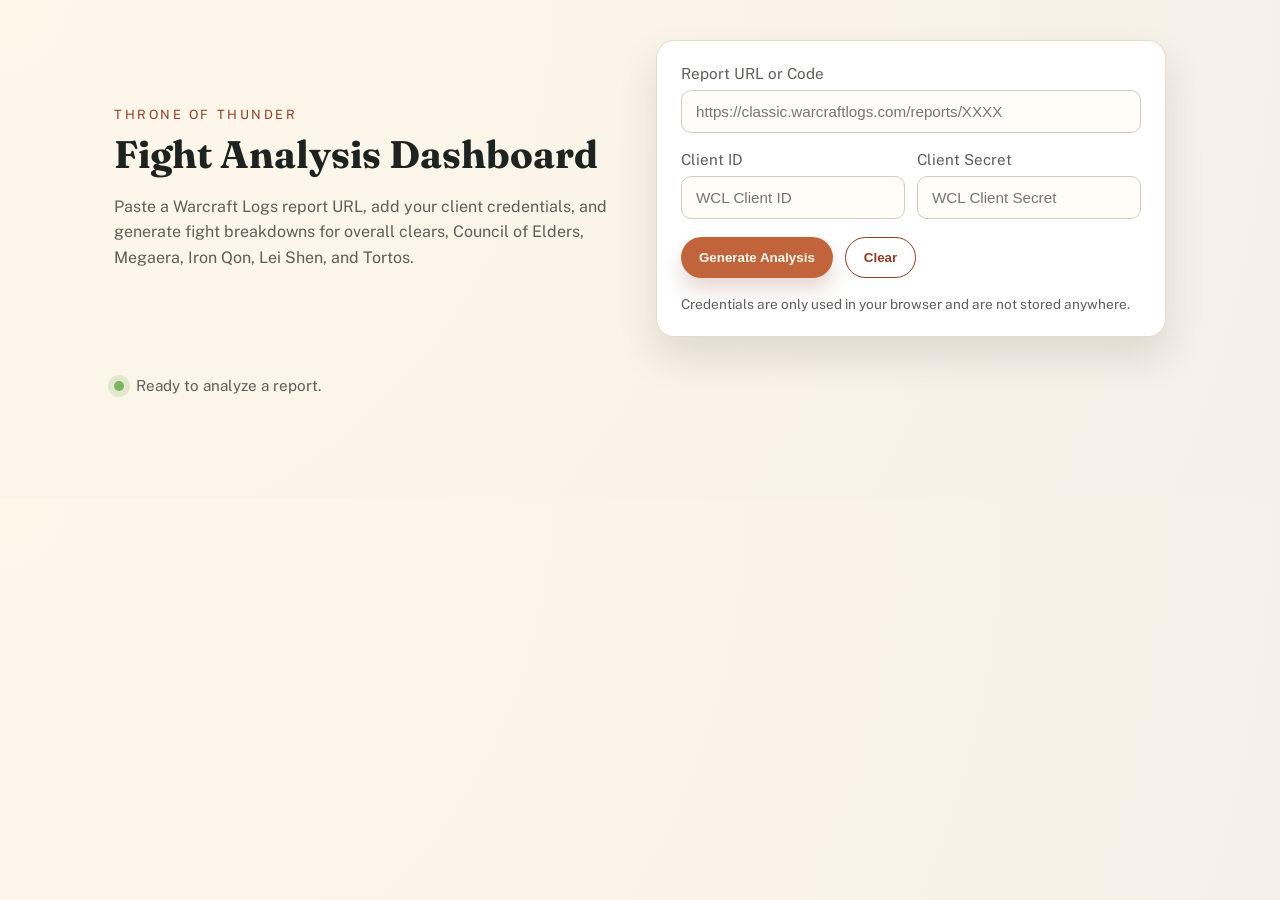
==== index.html @ 512318ce "Initial GitHub Pages site" ====
<!doctype html>
<html lang="en">
  <head>
    <meta charset="utf-8" />
    <meta name="viewport" content="width=device-width, initial-scale=1" />
    <title>ToT Fight Analysis</title>
    <link rel="preconnect" href="https://fonts.googleapis.com" />
    <link rel="preconnect" href="https://fonts.gstatic.com" crossorigin />
    <link href="https://fonts.googleapis.com/css2?family=Fraunces:opsz,wght@9..144,600;9..144,700&family=Public+Sans:wght@300;400;500;600&display=swap" rel="stylesheet" />
    <link rel="stylesheet" href="styles.css" />
  </head>
  <body>
    <div class="page">
      <header class="hero">
        <div class="hero-top">
          <p class="eyebrow">Throne of Thunder</p>
          <h1>Fight Analysis Dashboard</h1>
          <p class="lede">
            Paste a Warcraft Logs report URL, add your client credentials, and generate fight breakdowns
            for overall clears, Council of Elders, Megaera, Iron Qon, Lei Shen, and Tortos.
          </p>
        </div>
        <div class="hero-panel">
          <form id="analysis-form" class="form">
            <label class="field">
              <span>Report URL or Code</span>
              <input id="report-input" type="text" placeholder="https://classic.warcraftlogs.com/reports/XXXX" />
            </label>
            <div class="field-row">
              <label class="field">
                <span>Client ID</span>
                <input id="client-id" type="text" placeholder="WCL Client ID" />
              </label>
              <label class="field">
                <span>Client Secret</span>
                <input id="client-secret" type="password" placeholder="WCL Client Secret" />
              </label>
            </div>
            <div class="actions">
              <button id="run-btn" type="submit">Generate Analysis</button>
              <button id="clear-btn" type="button" class="ghost">Clear</button>
            </div>
            <p class="hint">
              Credentials are only used in your browser and are not stored anywhere.
            </p>
          </form>
        </div>
      </header>

      <main>
        <section class="status" id="status">
          <span class="status-dot"></span>
          <span id="status-text">Ready to analyze a report.</span>
        </section>

        <section class="results" id="results"></section>
      </main>
    </div>
    <script src="app.js"></script>
  </body>
</html>
---- styles.css ----
:root {
  color-scheme: light;
  --bg: #f5f1e8;
  --ink: #1d2321;
  --muted: #5b5f57;
  --accent: #c2643b;
  --accent-deep: #8d3e23;
  --panel: #ffffff;
  --panel-border: #e6dccb;
  --shadow: 0 20px 40px rgba(29, 35, 33, 0.12);
  --radius: 18px;
}

* {
  box-sizing: border-box;
}

body {
  margin: 0;
  font-family: "Public Sans", "Helvetica Neue", Arial, sans-serif;
  background: radial-gradient(circle at top left, #fff7ea, var(--bg));
  color: var(--ink);
}

.page {
  max-width: 1100px;
  margin: 0 auto;
  padding: 40px 24px 80px;
}

.hero {
  display: grid;
  gap: 32px;
  grid-template-columns: repeat(auto-fit, minmax(260px, 1fr));
  align-items: center;
  margin-bottom: 40px;
}

.hero-top h1 {
  font-family: "Fraunces", "Georgia", serif;
  font-size: clamp(2.2rem, 3vw, 3.4rem);
  margin: 0.5rem 0 1rem;
}

.eyebrow {
  font-size: 0.8rem;
  letter-spacing: 0.2em;
  text-transform: uppercase;
  color: var(--accent-deep);
  margin: 0;
}

.lede {
  color: var(--muted);
  line-height: 1.6;
  margin: 0;
}

.hero-panel {
  background: var(--panel);
  border: 1px solid var(--panel-border);
  border-radius: var(--radius);
  box-shadow: var(--shadow);
  padding: 24px;
}

.form {
  display: grid;
  gap: 18px;
}

.field {
  display: grid;
  gap: 8px;
  font-size: 0.95rem;
}

.field span {
  color: var(--muted);
}

.field-row {
  display: grid;
  gap: 12px;
  grid-template-columns: repeat(auto-fit, minmax(200px, 1fr));
}

input {
  padding: 12px 14px;
  border-radius: 10px;
  border: 1px solid #d6cbb8;
  font-size: 0.95rem;
  background: #fffdf8;
}

input:focus {
  outline: 2px solid rgba(194, 100, 59, 0.3);
  border-color: var(--accent);
}

.actions {
  display: flex;
  gap: 12px;
  flex-wrap: wrap;
}

button {
  padding: 12px 18px;
  border-radius: 999px;
  border: none;
  background: var(--accent);
  color: #fffaf0;
  font-weight: 600;
  cursor: pointer;
  transition: transform 0.2s ease, box-shadow 0.2s ease;
  box-shadow: 0 12px 20px rgba(141, 62, 35, 0.2);
}

button:hover {
  transform: translateY(-1px);
  box-shadow: 0 14px 24px rgba(141, 62, 35, 0.25);
}

button.ghost {
  background: transparent;
  color: var(--accent-deep);
  border: 1px solid var(--accent-deep);
  box-shadow: none;
}

.hint {
  font-size: 0.85rem;
  color: var(--muted);
  margin: 0;
}

.status {
  display: flex;
  align-items: center;
  gap: 12px;
  font-size: 0.95rem;
  color: var(--muted);
  margin-bottom: 24px;
}

.status-dot {
  width: 10px;
  height: 10px;
  border-radius: 50%;
  background: #7bb661;
  box-shadow: 0 0 0 6px rgba(123, 182, 97, 0.2);
}

.results {
  display: grid;
  gap: 20px;
}

.card {
  background: var(--panel);
  border: 1px solid var(--panel-border);
  border-radius: var(--radius);
  padding: 22px;
  box-shadow: var(--shadow);
}

.card h2 {
  font-family: "Fraunces", "Georgia", serif;
  margin: 0 0 8px;
  font-size: 1.6rem;
}

.card p {
  margin: 0 0 16px;
  color: var(--muted);
}

pre {
  background: #111412;
  color: #f7f2e7;
  padding: 16px;
  border-radius: 12px;
  overflow-x: auto;
  font-size: 0.9rem;
  line-height: 1.5;
}

@media (max-width: 720px) {
  .page {
    padding: 28px 18px 60px;
  }

  button {
    width: 100%;
    justify-content: center;
  }
}
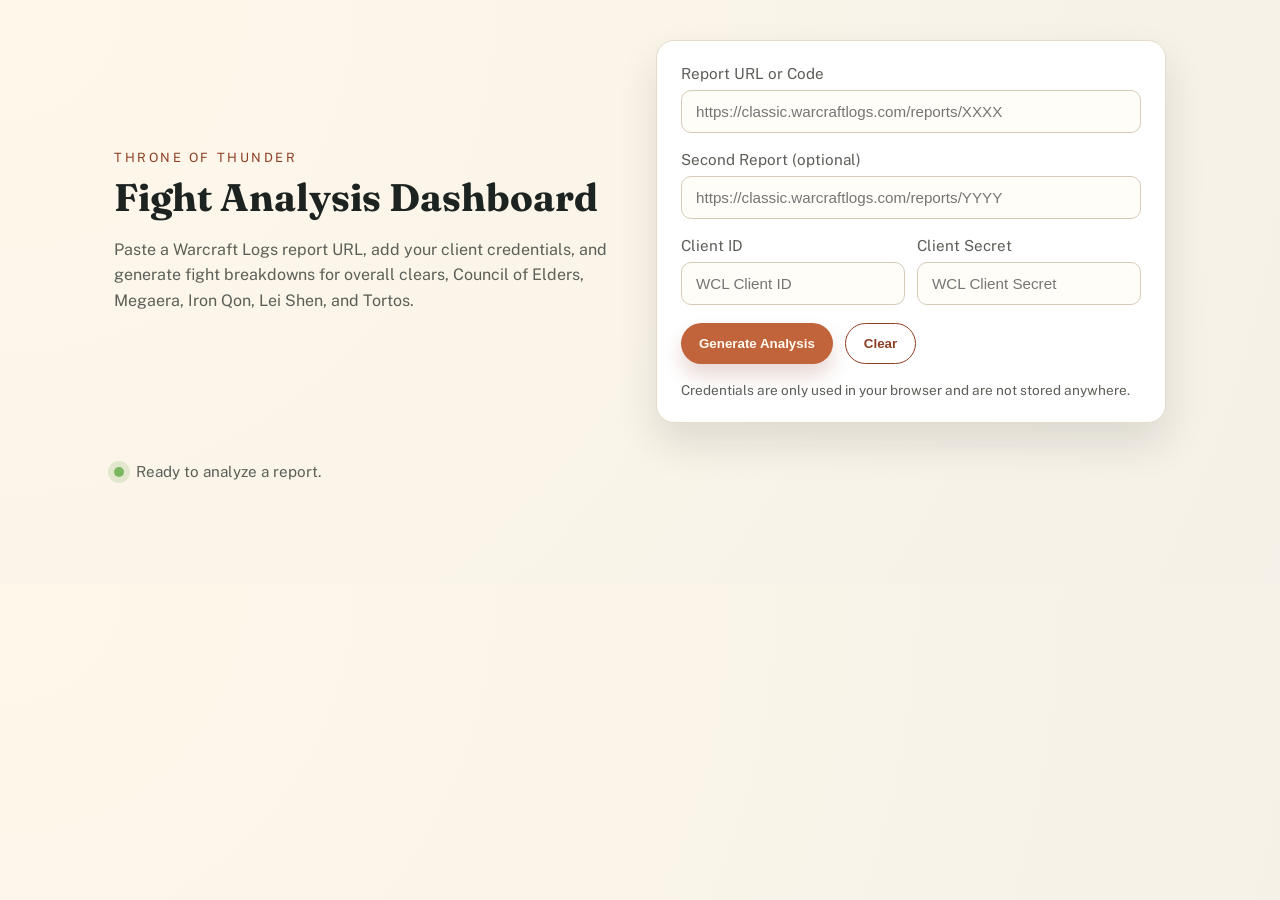
==== commit 5444a2b4: "Add side-by-side comparison for two reports" ====
--- a/index.html
+++ b/index.html
@@ -25,6 +25,10 @@
             <label class="field">
               <span>Report URL or Code</span>
               <input id="report-input" type="text" placeholder="https://classic.warcraftlogs.com/reports/XXXX" />
+            </label>
+            <label class="field">
+              <span>Second Report (optional)</span>
+              <input id="report-input-2" type="text" placeholder="https://classic.warcraftlogs.com/reports/YYYY" />
             </label>
             <div class="field-row">
               <label class="field">
@@ -56,6 +60,6 @@
         <section class="results" id="results"></section>
       </main>
     </div>
-    <script src="app.js"></script>
+    <script src="app.js?v=20260215-1"></script>
   </body>
 </html>
--- a/styles.css
+++ b/styles.css
@@ -156,6 +156,18 @@
   gap: 20px;
 }
 
+.compare {
+  display: grid;
+  gap: 24px;
+}
+
+.compare-row {
+  display: grid;
+  grid-template-columns: repeat(auto-fit, minmax(280px, 1fr));
+  gap: 20px;
+  align-items: start;
+}
+
 .card {
   background: var(--panel);
   border: 1px solid var(--panel-border);
@@ -173,6 +185,72 @@
 .card p {
   margin: 0 0 16px;
   color: var(--muted);
+}
+
+.subhead {
+  font-size: 1rem;
+  margin: 18px 0 10px;
+  color: var(--accent-deep);
+  text-transform: uppercase;
+  letter-spacing: 0.12em;
+}
+
+.note {
+  margin: 10px 0 0;
+  color: var(--muted);
+  font-size: 0.95rem;
+}
+
+.data-table {
+  width: 100%;
+  border-collapse: collapse;
+  margin: 8px 0 12px;
+  font-size: 0.95rem;
+}
+
+.data-table th,
+.data-table td {
+  text-align: left;
+  padding: 10px 12px;
+  border-bottom: 1px solid var(--panel-border);
+}
+
+.data-table th {
+  color: var(--accent-deep);
+  font-weight: 600;
+  font-size: 0.85rem;
+  letter-spacing: 0.08em;
+  text-transform: uppercase;
+}
+
+.data-table th.sortable {
+  cursor: pointer;
+  position: relative;
+  padding-right: 28px;
+}
+
+.data-table th.sortable::after {
+  content: "↕";
+  position: absolute;
+  right: 10px;
+  top: 50%;
+  transform: translateY(-50%);
+  font-size: 0.8rem;
+  color: #b08a73;
+}
+
+.data-table th.sortable[aria-sort="ascending"]::after {
+  content: "↑";
+  color: var(--accent-deep);
+}
+
+.data-table th.sortable[aria-sort="descending"]::after {
+  content: "↓";
+  color: var(--accent-deep);
+}
+
+.data-table tbody tr:nth-child(even) {
+  background: #fbf6ec;
 }
 
 pre {
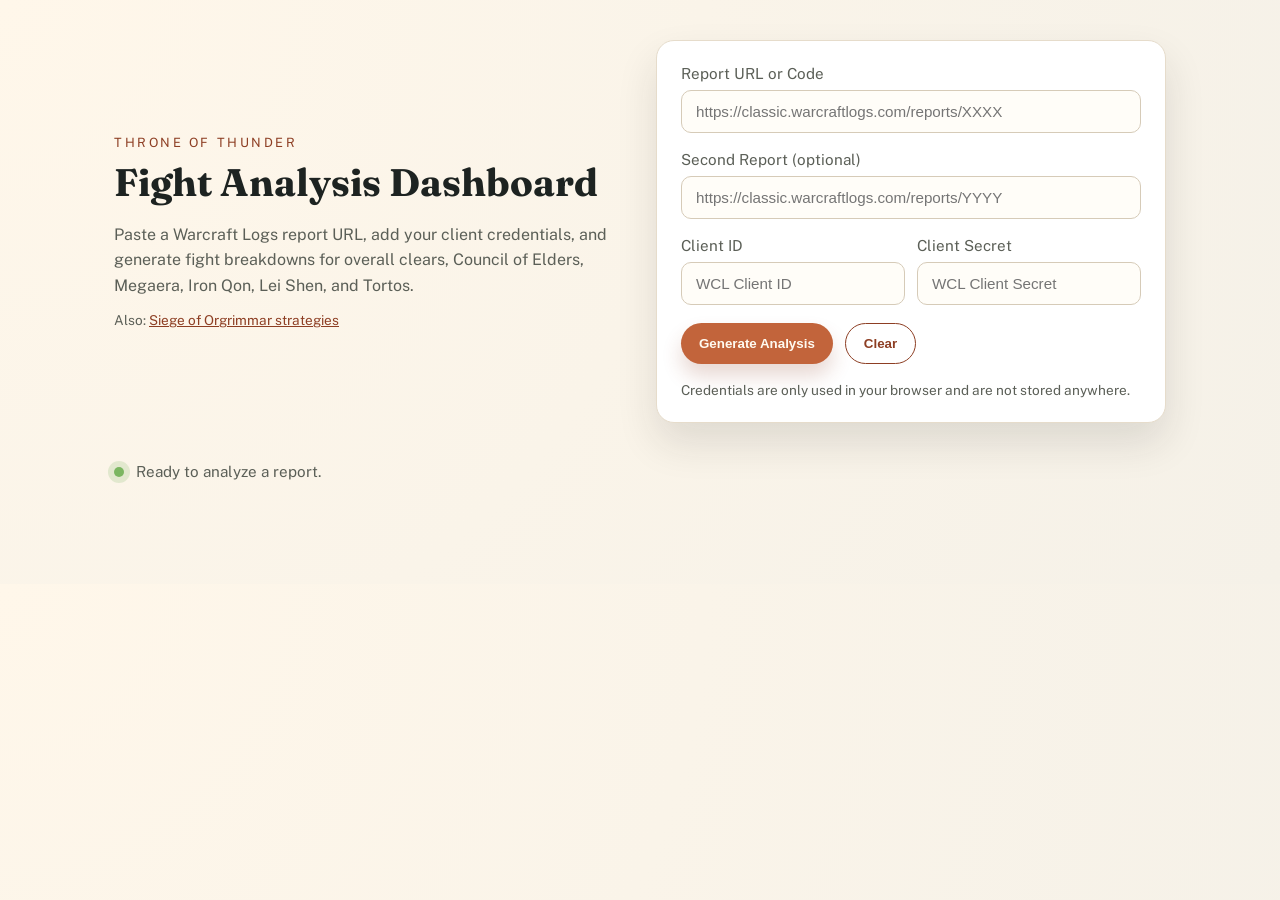
==== commit 43058176: "Add Siege of Orgrimmar strategy page" ====
--- a/index.html
+++ b/index.html
@@ -18,6 +18,9 @@
           <p class="lede">
             Paste a Warcraft Logs report URL, add your client credentials, and generate fight breakdowns
             for overall clears, Council of Elders, Megaera, Iron Qon, Lei Shen, and Tortos.
+          </p>
+          <p class="hint" style="margin-top: 14px">
+            Also: <a href="soo-strats.html">Siege of Orgrimmar strategies</a>
           </p>
         </div>
         <div class="hero-panel">
--- a/styles.css
+++ b/styles.css
@@ -22,6 +22,14 @@
   color: var(--ink);
 }
 
+a {
+  color: var(--accent-deep);
+}
+
+a:hover {
+  color: var(--accent);
+}
+
 .page {
   max-width: 1100px;
   margin: 0 auto;
@@ -187,6 +195,52 @@
   color: var(--muted);
 }
 
+.prose {
+  color: var(--muted);
+  line-height: 1.65;
+}
+
+.prose h1,
+.prose h2,
+.prose h3 {
+  color: var(--ink);
+}
+
+.prose h1 {
+  font-family: "Fraunces", "Georgia", serif;
+  font-size: 2rem;
+  margin: 0 0 12px;
+}
+
+.prose h2 {
+  font-family: "Fraunces", "Georgia", serif;
+  font-size: 1.5rem;
+  margin: 22px 0 10px;
+}
+
+.prose h3 {
+  font-size: 1.05rem;
+  margin: 18px 0 8px;
+  color: var(--accent-deep);
+  text-transform: uppercase;
+  letter-spacing: 0.12em;
+}
+
+.prose code {
+  font-family: ui-monospace, SFMono-Regular, Menlo, Monaco, Consolas, "Liberation Mono", "Courier New", monospace;
+  font-size: 0.95em;
+}
+
+.prose ul,
+.prose ol {
+  margin: 0 0 16px;
+  padding-left: 20px;
+}
+
+.prose li {
+  margin: 6px 0;
+}
+
 .subhead {
   font-size: 1rem;
   margin: 18px 0 10px;
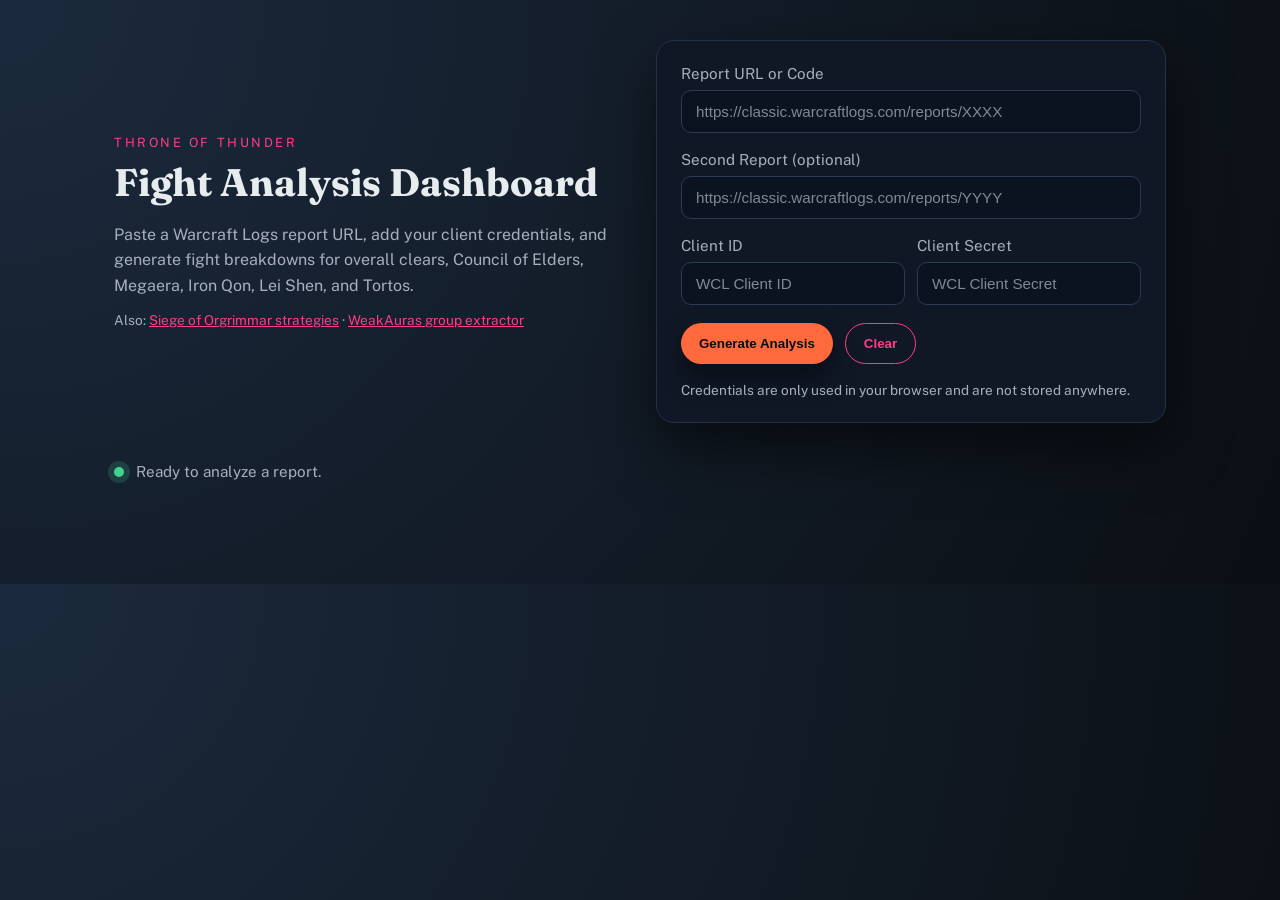
==== commit 1015a6ec: "Add WeakAuras group extractor page" ====
--- a/index.html
+++ b/index.html
@@ -21,6 +21,7 @@
           </p>
           <p class="hint" style="margin-top: 14px">
             Also: <a href="soo-strats.html">Siege of Orgrimmar strategies</a>
+            · <a href="weakaura-slicer.html">WeakAuras group extractor</a>
           </p>
         </div>
         <div class="hero-panel">
--- a/styles.css
+++ b/styles.css
@@ -1,13 +1,13 @@
 :root {
-  color-scheme: light;
-  --bg: #f5f1e8;
-  --ink: #1d2321;
-  --muted: #5b5f57;
-  --accent: #c2643b;
-  --accent-deep: #8d3e23;
-  --panel: #ffffff;
-  --panel-border: #e6dccb;
-  --shadow: 0 20px 40px rgba(29, 35, 33, 0.12);
+  color-scheme: dark;
+  --bg: #0b0f14;
+  --ink: #e7ecef;
+  --muted: #a7b0bb;
+  --accent: #ff6a3d;
+  --accent-deep: #ff3d85;
+  --panel: #101826;
+  --panel-border: #233247;
+  --shadow: 0 24px 60px rgba(0, 0, 0, 0.55);
   --radius: 18px;
 }
 
@@ -18,7 +18,7 @@
 body {
   margin: 0;
   font-family: "Public Sans", "Helvetica Neue", Arial, sans-serif;
-  background: radial-gradient(circle at top left, #fff7ea, var(--bg));
+  background: radial-gradient(circle at top left, #1b2a3d, var(--bg));
   color: var(--ink);
 }
 
@@ -96,13 +96,104 @@
 input {
   padding: 12px 14px;
   border-radius: 10px;
-  border: 1px solid #d6cbb8;
-  font-size: 0.95rem;
-  background: #fffdf8;
+  border: 1px solid #2b3b52;
+  font-size: 0.95rem;
+  background: #0c1320;
+  color: var(--ink);
+}
+
+textarea.wa-textarea {
+  padding: 12px 14px;
+  border-radius: 10px;
+  border: 1px solid #2b3b52;
+  font-size: 0.95rem;
+  background: #0c1320;
+  color: var(--ink);
+  resize: vertical;
+  font-family: ui-monospace, SFMono-Regular, Menlo, Monaco, Consolas, "Liberation Mono", "Courier New", monospace;
+  line-height: 1.4;
+}
+
+.wa-options {
+  display: grid;
+  gap: 10px;
+  padding-top: 8px;
+}
+
+.wa-check {
+  display: flex;
+  align-items: center;
+  gap: 10px;
+  color: var(--muted);
+  font-size: 0.95rem;
+}
+
+.wa-check input {
+  width: 18px;
+  height: 18px;
+}
+
+.wa-toolbar {
+  display: grid;
+  gap: 12px;
+  grid-template-columns: 1fr auto;
+  align-items: center;
+  margin-bottom: 12px;
+}
+
+.wa-list {
+  border: 1px solid var(--panel-border);
+  border-radius: 14px;
+  background: rgba(255, 255, 255, 0.02);
+  overflow: auto;
+  max-height: 520px;
+}
+
+.wa-row {
+  display: grid;
+  grid-template-columns: 20px 1fr;
+  gap: 12px;
+  padding: 10px 12px;
+  border-bottom: 1px solid rgba(35, 50, 71, 0.7);
+}
+
+.wa-row:last-child {
+  border-bottom: none;
+}
+
+.wa-row label {
+  display: block;
+  cursor: pointer;
+}
+
+.wa-row .wa-name {
+  color: var(--ink);
+  font-weight: 550;
+}
+
+.wa-row .wa-meta {
+  margin-top: 4px;
+  color: var(--muted);
+  font-size: 0.85rem;
+}
+
+.wa-indent {
+  display: inline-block;
+  width: 0;
+}
+
+@media (max-width: 720px) {
+  .wa-toolbar {
+    grid-template-columns: 1fr;
+  }
+}
+
+input::placeholder {
+  color: rgba(167, 176, 187, 0.75);
 }
 
 input:focus {
-  outline: 2px solid rgba(194, 100, 59, 0.3);
+  outline: 2px solid rgba(255, 106, 61, 0.25);
   border-color: var(--accent);
 }
 
@@ -117,16 +208,16 @@
   border-radius: 999px;
   border: none;
   background: var(--accent);
-  color: #fffaf0;
+  color: #0b0f14;
   font-weight: 600;
   cursor: pointer;
   transition: transform 0.2s ease, box-shadow 0.2s ease;
-  box-shadow: 0 12px 20px rgba(141, 62, 35, 0.2);
+  box-shadow: 0 14px 28px rgba(0, 0, 0, 0.45);
 }
 
 button:hover {
   transform: translateY(-1px);
-  box-shadow: 0 14px 24px rgba(141, 62, 35, 0.25);
+  box-shadow: 0 16px 34px rgba(0, 0, 0, 0.55);
 }
 
 button.ghost {
@@ -155,8 +246,8 @@
   width: 10px;
   height: 10px;
   border-radius: 50%;
-  background: #7bb661;
-  box-shadow: 0 0 0 6px rgba(123, 182, 97, 0.2);
+  background: #42d392;
+  box-shadow: 0 0 0 6px rgba(66, 211, 146, 0.18);
 }
 
 .results {
@@ -229,6 +320,16 @@
 .prose code {
   font-family: ui-monospace, SFMono-Regular, Menlo, Monaco, Consolas, "Liberation Mono", "Courier New", monospace;
   font-size: 0.95em;
+  font-weight: 650;
+  color: #ffd2e7;
+  background: rgba(255, 61, 133, 0.12);
+  border: 1px solid rgba(255, 61, 133, 0.25);
+  padding: 0.08em 0.35em;
+  border-radius: 8px;
+}
+
+.prose strong {
+  color: var(--ink);
 }
 
 .prose ul,
@@ -239,6 +340,62 @@
 
 .prose li {
   margin: 6px 0;
+}
+
+.prose details.boss {
+  border: 1px solid var(--panel-border);
+  border-radius: 14px;
+  background: rgba(255, 255, 255, 0.02);
+  margin: 14px 0;
+  overflow: clip;
+}
+
+.prose details.boss > summary {
+  list-style: none;
+  cursor: pointer;
+  padding: 14px 16px;
+  font-family: "Fraunces", "Georgia", serif;
+  font-size: 1.35rem;
+  color: var(--ink);
+  display: flex;
+  align-items: center;
+  justify-content: space-between;
+  gap: 12px;
+}
+
+.prose .boss-title {
+  flex: 1;
+}
+
+.prose .heroic-marker {
+  color: var(--ink);
+}
+
+.prose .heroic-skull {
+  color: var(--accent-deep);
+  font-weight: 800;
+}
+
+.prose details.boss > summary::-webkit-details-marker {
+  display: none;
+}
+
+.prose details.boss > summary::after {
+  content: "▾";
+  color: var(--accent-deep);
+  font-size: 1.1rem;
+}
+
+.prose details.boss[open] > summary::after {
+  content: "▴";
+}
+
+.prose .boss-body {
+  padding: 0 16px 14px;
+}
+
+.prose details.boss[open] > summary {
+  border-bottom: 1px solid var(--panel-border);
 }
 
 .subhead {
@@ -290,7 +447,7 @@
   top: 50%;
   transform: translateY(-50%);
   font-size: 0.8rem;
-  color: #b08a73;
+  color: rgba(255, 255, 255, 0.28);
 }
 
 .data-table th.sortable[aria-sort="ascending"]::after {
@@ -304,12 +461,12 @@
 }
 
 .data-table tbody tr:nth-child(even) {
-  background: #fbf6ec;
+  background: rgba(255, 255, 255, 0.03);
 }
 
 pre {
-  background: #111412;
-  color: #f7f2e7;
+  background: #070a10;
+  color: #e7ecef;
   padding: 16px;
   border-radius: 12px;
   overflow-x: auto;
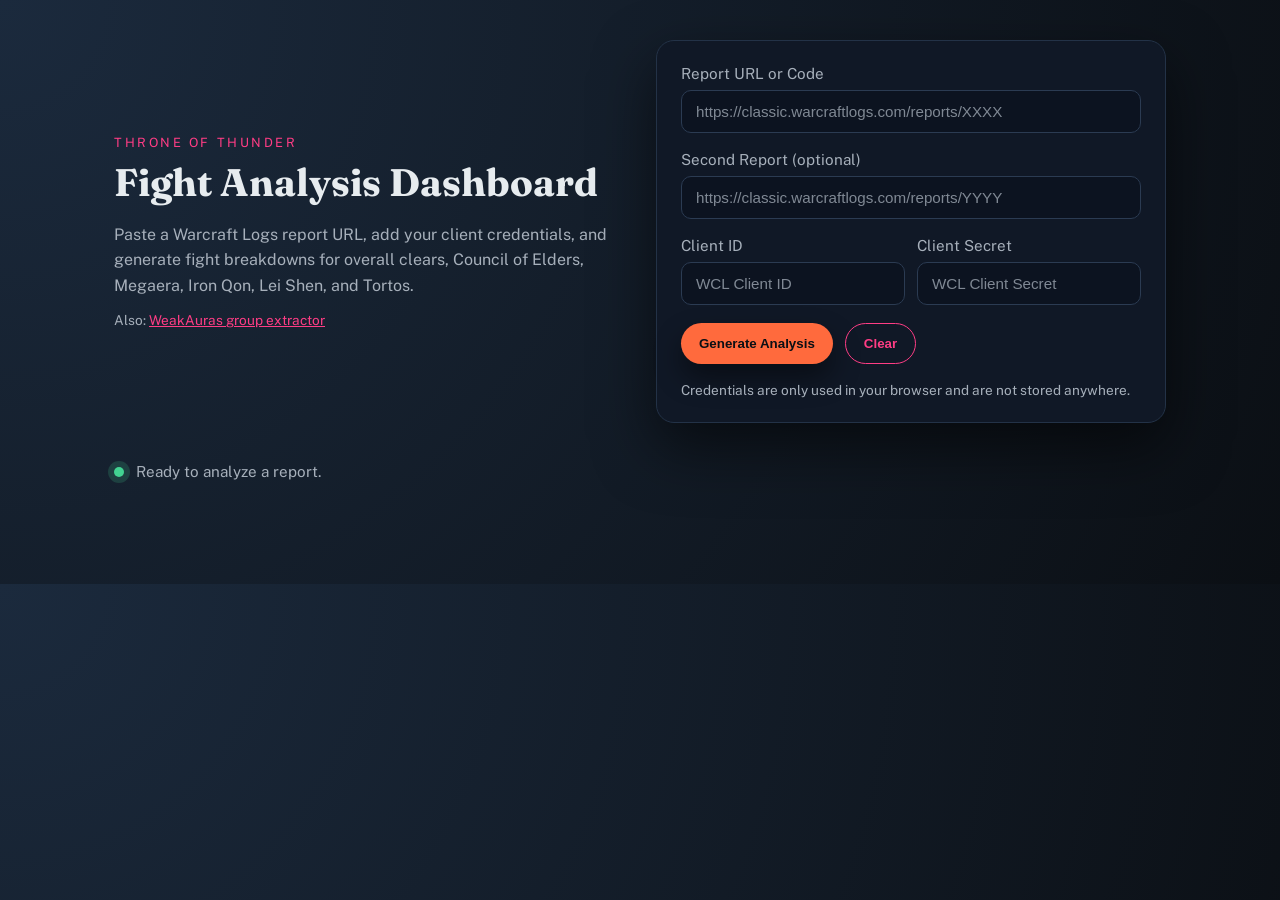
==== commit 8666f498: "Remove SoO link from main page" ====
--- a/index.html
+++ b/index.html
@@ -20,8 +20,7 @@
             for overall clears, Council of Elders, Megaera, Iron Qon, Lei Shen, and Tortos.
           </p>
           <p class="hint" style="margin-top: 14px">
-            Also: <a href="soo-strats.html">Siege of Orgrimmar strategies</a>
-            · <a href="weakaura-slicer.html">WeakAuras group extractor</a>
+            Also: <a href="tools/weakaura-slicer/">WeakAuras group extractor</a>
           </p>
         </div>
         <div class="hero-panel">
--- a/styles.css
+++ b/styles.css
@@ -317,6 +317,22 @@
   letter-spacing: 0.12em;
 }
 
+/* Improve hierarchy under H3 sections (e.g. Tank/Healer/DPS realm under Golden Orbs). */
+.prose h4 {
+  margin: 16px 0 10px;
+  padding-left: 12px;
+  border-left: 2px solid rgba(255, 61, 133, 0.35);
+  font-size: 1.1rem;
+  font-weight: 650;
+  color: var(--ink);
+}
+
+.prose h4 + p,
+.prose h4 + ul,
+.prose h4 + ol {
+  margin-left: 14px;
+}
+
 .prose code {
   font-family: ui-monospace, SFMono-Regular, Menlo, Monaco, Consolas, "Liberation Mono", "Courier New", monospace;
   font-size: 0.95em;
@@ -335,11 +351,19 @@
 .prose ul,
 .prose ol {
   margin: 0 0 16px;
-  padding-left: 20px;
+  padding-left: 28px;
 }
 
 .prose li {
-  margin: 6px 0;
+  margin: 8px 0;
+}
+
+.prose ul ul,
+.prose ul ol,
+.prose ol ul,
+.prose ol ol {
+  margin-top: 10px;
+  padding-left: 26px;
 }
 
 .prose details.boss {
@@ -392,6 +416,87 @@
 
 .prose .boss-body {
   padding: 0 16px 14px;
+}
+
+.prose .video-embed {
+  margin: 12px 0 16px;
+  border-radius: 14px;
+  overflow: hidden;
+  border: 1px solid rgba(35, 50, 71, 0.7);
+  background: rgba(0, 0, 0, 0.25);
+}
+
+.prose .video-embed-inner {
+  position: relative;
+  width: 100%;
+  padding-top: 56.25%;
+}
+
+.prose .video-embed iframe {
+  position: absolute;
+  inset: 0;
+  width: 100%;
+  height: 100%;
+  border: 0;
+}
+
+/* Intentionally loud callouts (guild-critical reminders). */
+.prose .callout-danger {
+  margin: 14px 0 18px;
+  padding: 14px 14px;
+  border-radius: 14px;
+  border: 2px solid rgba(255, 61, 133, 0.7);
+  background:
+    radial-gradient(120% 140% at 0% 0%, rgba(255, 61, 133, 0.22), rgba(255, 61, 133, 0) 55%),
+    linear-gradient(180deg, rgba(12, 19, 32, 0.9), rgba(12, 19, 32, 0.65));
+  box-shadow:
+    0 0 0 6px rgba(255, 61, 133, 0.09),
+    0 10px 40px rgba(0, 0, 0, 0.45);
+  color: var(--ink);
+  font-weight: 800;
+  font-size: 1.12rem;
+  text-transform: uppercase;
+  letter-spacing: 0.08em;
+  line-height: 1.25;
+  text-align: center;
+  text-shadow:
+    0 0 14px rgba(255, 61, 133, 0.25),
+    0 0 2px rgba(0, 0, 0, 0.6);
+}
+
+.prose .callout-danger::before {
+  content: "!!!";
+  display: inline-block;
+  margin-right: 10px;
+  padding: 2px 10px 3px;
+  border-radius: 999px;
+  background: rgba(255, 61, 133, 0.16);
+  border: 1px solid rgba(255, 61, 133, 0.55);
+  color: var(--accent-deep);
+}
+
+.prose .callout-danger strong,
+.prose .callout-danger em {
+  font-style: normal;
+  font-weight: inherit;
+}
+
+.prose .guild-subhead {
+  margin: 18px 0 10px;
+  padding-left: 12px;
+  border-left: 2px solid rgba(35, 50, 71, 0.95);
+  font-weight: 750;
+  font-size: 1.05rem;
+  color: var(--ink);
+}
+
+.prose .guild-sublist {
+  margin: 8px 0 18px;
+  padding-left: 18px;
+}
+
+.prose .guild-sublist li {
+  margin: 10px 0;
 }
 
 .prose details.boss[open] > summary {
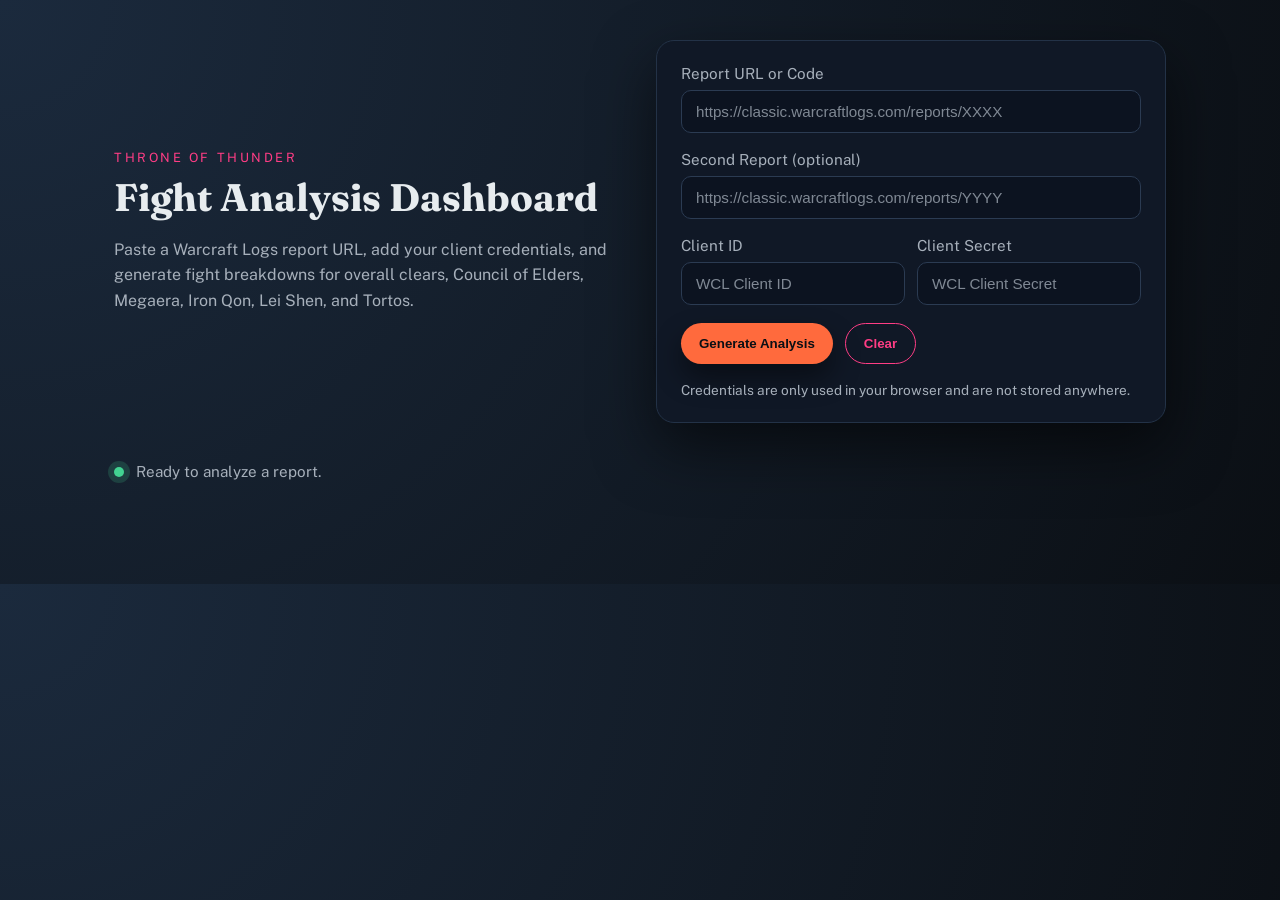
==== commit 91722e07: "Remove WeakAura tooling" ====
--- a/index.html
+++ b/index.html
@@ -18,9 +18,6 @@
           <p class="lede">
             Paste a Warcraft Logs report URL, add your client credentials, and generate fight breakdowns
             for overall clears, Council of Elders, Megaera, Iron Qon, Lei Shen, and Tortos.
-          </p>
-          <p class="hint" style="margin-top: 14px">
-            Also: <a href="tools/weakaura-slicer/">WeakAuras group extractor</a>
           </p>
         </div>
         <div class="hero-panel">
--- a/styles.css
+++ b/styles.css
@@ -72,6 +72,29 @@
   padding: 24px;
 }
 
+.version-tag {
+  display: inline-flex;
+  align-items: baseline;
+  gap: 10px;
+  padding: 10px 12px;
+  border-radius: 999px;
+  border: 1px solid rgba(35, 50, 71, 0.85);
+  background: rgba(255, 255, 255, 0.02);
+}
+
+.version-tag .label {
+  color: var(--muted);
+  font-size: 0.85rem;
+  letter-spacing: 0.12em;
+  text-transform: uppercase;
+}
+
+.version-tag .value {
+  font-family: ui-monospace, SFMono-Regular, Menlo, Monaco, Consolas, "Liberation Mono", "Courier New", monospace;
+  font-weight: 750;
+  color: var(--ink);
+}
+
 .form {
   display: grid;
   gap: 18px;
@@ -100,92 +123,6 @@
   font-size: 0.95rem;
   background: #0c1320;
   color: var(--ink);
-}
-
-textarea.wa-textarea {
-  padding: 12px 14px;
-  border-radius: 10px;
-  border: 1px solid #2b3b52;
-  font-size: 0.95rem;
-  background: #0c1320;
-  color: var(--ink);
-  resize: vertical;
-  font-family: ui-monospace, SFMono-Regular, Menlo, Monaco, Consolas, "Liberation Mono", "Courier New", monospace;
-  line-height: 1.4;
-}
-
-.wa-options {
-  display: grid;
-  gap: 10px;
-  padding-top: 8px;
-}
-
-.wa-check {
-  display: flex;
-  align-items: center;
-  gap: 10px;
-  color: var(--muted);
-  font-size: 0.95rem;
-}
-
-.wa-check input {
-  width: 18px;
-  height: 18px;
-}
-
-.wa-toolbar {
-  display: grid;
-  gap: 12px;
-  grid-template-columns: 1fr auto;
-  align-items: center;
-  margin-bottom: 12px;
-}
-
-.wa-list {
-  border: 1px solid var(--panel-border);
-  border-radius: 14px;
-  background: rgba(255, 255, 255, 0.02);
-  overflow: auto;
-  max-height: 520px;
-}
-
-.wa-row {
-  display: grid;
-  grid-template-columns: 20px 1fr;
-  gap: 12px;
-  padding: 10px 12px;
-  border-bottom: 1px solid rgba(35, 50, 71, 0.7);
-}
-
-.wa-row:last-child {
-  border-bottom: none;
-}
-
-.wa-row label {
-  display: block;
-  cursor: pointer;
-}
-
-.wa-row .wa-name {
-  color: var(--ink);
-  font-weight: 550;
-}
-
-.wa-row .wa-meta {
-  margin-top: 4px;
-  color: var(--muted);
-  font-size: 0.85rem;
-}
-
-.wa-indent {
-  display: inline-block;
-  width: 0;
-}
-
-@media (max-width: 720px) {
-  .wa-toolbar {
-    grid-template-columns: 1fr;
-  }
 }
 
 input::placeholder {
@@ -438,6 +375,28 @@
   width: 100%;
   height: 100%;
   border: 0;
+}
+
+.prose .video-guides-grid {
+  display: grid;
+  grid-template-columns: repeat(auto-fit, minmax(320px, 1fr));
+  gap: 16px;
+  margin: 10px 0 18px;
+}
+
+.prose .video-guide .video-embed {
+  margin: 8px 0 0;
+}
+
+.prose .video-guide-label {
+  font-weight: 750;
+  letter-spacing: 0.02em;
+  color: rgba(231, 236, 245, 0.92);
+}
+
+.prose .video-guide-link {
+  margin: 8px 0 0;
+  font-size: 0.95rem;
 }
 
 /* Intentionally loud callouts (guild-critical reminders). */
@@ -499,6 +458,19 @@
   margin: 10px 0;
 }
 
+.prose .role-tag {
+  display: inline-flex;
+  align-items: center;
+  gap: 6px;
+  padding: 2px 10px 3px;
+  border-radius: 999px;
+  border: 1px solid rgba(255, 61, 133, 0.45);
+  background: rgba(255, 61, 133, 0.12);
+  color: var(--ink);
+  font-weight: 800;
+  letter-spacing: 0.03em;
+}
+
 .prose details.boss[open] > summary {
   border-bottom: 1px solid var(--panel-border);
 }
